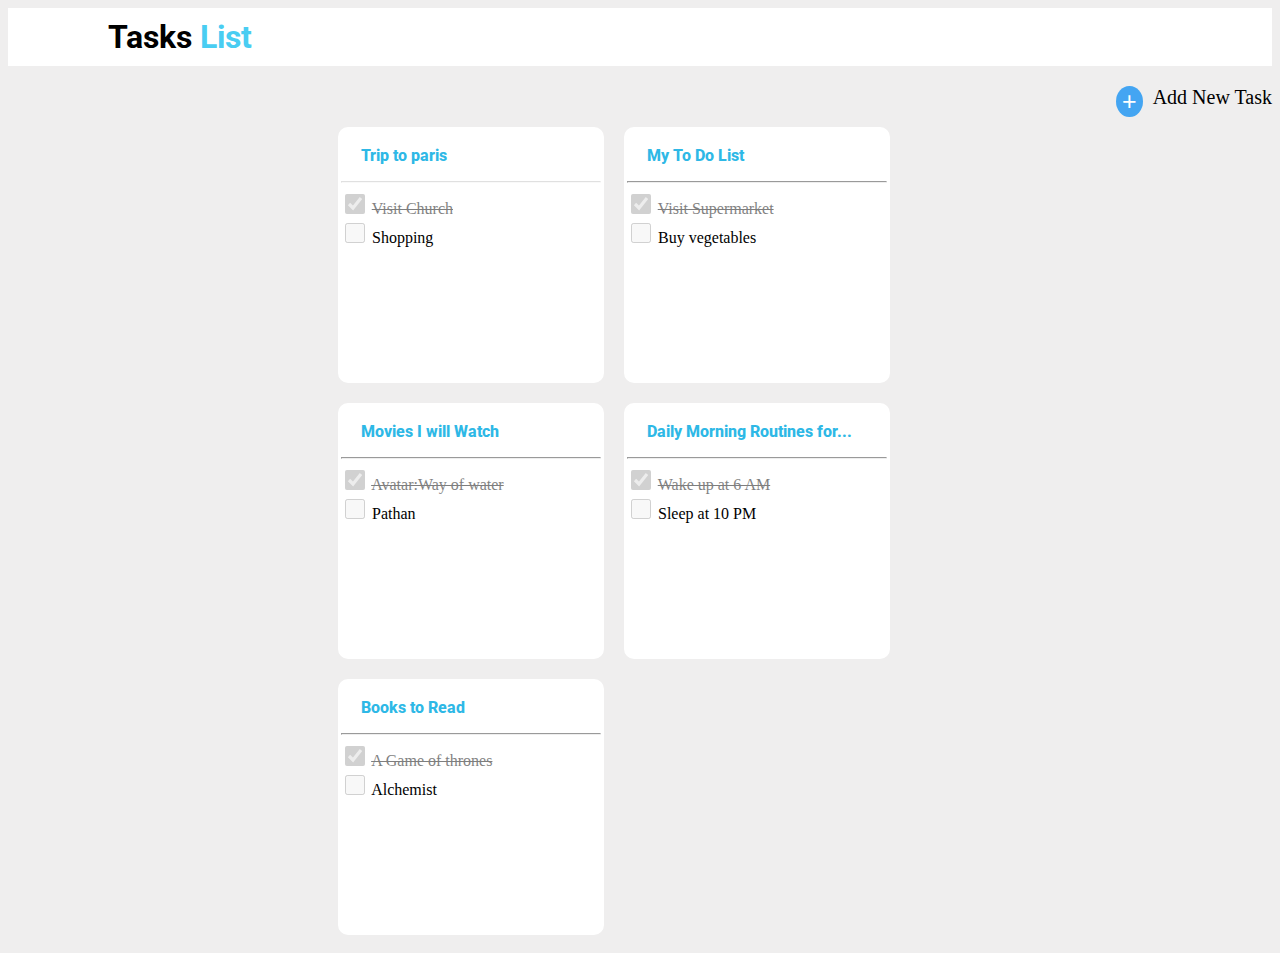
==== index.html @ e309d76e "first commit" ====
<!DOCTYPE html>
<html lang="en">
  <head>
    <meta charset="UTF-8" />
    <meta http-equiv="X-UA-Compatible" content="IE=edge" />
    <meta name="viewport" content="width=device-width, initial-scale=1.0" />
    <title>Task Page</title>
    <link rel="stylesheet" href="style.css" />
    <link rel="preconnect" href="https://fonts.googleapis.com" />
    <link rel="preconnect" href="https://fonts.gstatic.com" crossorigin />
    <link
      href="https://fonts.googleapis.com/css2?family=Aboreto&family=Roboto:ital,wght@0,300;0,400;0,700;0,900;1,300;1,700;1,900&display=swap"
      rel="stylesheet"
    />
  </head>
  <body>
    <div>
      <h1 class="head1">Tasks <span id="word1">List</span></h1>
    </div>
  

    <div>
      <nav class="add1">
        <div>
          <a class="link1" href="./index1.html" >
           <button class="button1">+</button></a>
        </div>
        <div><a class="link2" href="./index1.html">Add New Task</a></div>
      </nav>

      <div class="card-grp">
        <a href="./index2.html">
          <form class="card">
            <p class="para1">Trip to paris</p>
            <hr class="hori" />
            <input
              type="checkbox"
              value="Visit church"
              checked="checked"
              disabled
            />
            <label class="label1">Visit Church</label><br />
            <input type="checkbox" value="shopping" disabled/>
            <label class="label2">Shopping</label>
          </form>
        </a>

        <div>
          <form class="card">
            <p class="para1">My To Do List</p>
            <hr />
            <input
              type="checkbox"
              value="Visit church"
              checked="checked"
              disabled
            />
            <label class="label1">Visit Supermarket</label><br />
            <input type="checkbox" value="shopping" disabled />
            <label class="label2">Buy vegetables</label>
          </form>
        </div>

        <div>
          <form class="card">
            <p class="para1">Movies I will Watch</p>
            <hr />
            <input
              type="checkbox"
              value="Visit church"
              checked="checked"
              disabled
            />
            <label class="label1">Avatar:Way of water</label><br />
            <input type="checkbox" value="shopping" disabled />
            <label class="label2">Pathan</label>
          </form>
        </div>

        <div>
          <form class="card">
            <p class="para1">Daily Morning Routines for...</p>
            <hr />
            <input
              type="checkbox"
              value="Visit church"
              checked="checked"
              disabled
            />
            <label class="label1">Wake up at 6 AM</label><br />
            <input type="checkbox" value="shopping" disabled/>
            <label class="label2">Sleep at 10 PM</label>
          </form>
        </div>

        <div>
          <form class="card">
            <p class="para1">Books to Read</p>
            <hr />
            <input
              type="checkbox"
              value="Visit church"
              checked="checked"
              disabled
            />
            <label class="label1">A Game of thrones</label><br />
            <input type="checkbox" value="shopping" disabled/>
            <label class="label2">Alchemist</label>
          </form>
        </div>
      </div>
    </div>
  
  </body>
</html>
---- style.css ----
body{
    background-color: rgb(239, 238, 238);
}


.head1{
    background-color: white;
    padding: 10px 10px 10px 100px;
    margin: 0px;
    display: block;
    font-family: 'Aboreto', cursive;
    font-family: 'Roboto', sans-serif;
    font-size: 3 rem;
}

#word1{
    color: rgb(73, 205, 242);
}

.add1{
    display: flex;
    flex-wrap: wrap;
    justify-content: flex-end;
    margin-top: 20px;
    /* width: auto; */

}

a{
    text-decoration: none; 
    color: black;
}
.link1{
   
    display: block;
 
    text-align: end;
}
.link2{
    font-size: 20px;
    margin-left: 10px;
}

/* ul{
    list-style-type:none;
    margin-left: 475px;
    
}

li{
    display: inline-block;
} */

/* .add1{
    
    font-family: 'Roboto', sans-serif;
    display: inline-block;
    margin-left: 500px;
} */

.button1{
      border-radius: 50%;
      background-color:  #2196f3d4;
      border: none;
      color: white;
      font-size: 25px;
}

.button2{
        border-radius: 50%;
        background-color:  #2196f3d4;
        border: none;
        color: white;
        font-size: 25px;
  
}

.card-grp{
    display: flex;
    flex-flow: row wrap;
    margin: 0px 320px;
    flex-wrap: wrap;
}

.card{
    border: white solid;
    background-color: white;
    width: 260px;
    height: 250px;
    margin: 10px;
    border-radius: 10px;
    flex-basis: 285px;
}
.card:hover{
    box-shadow:0px 0px 2px 2px rgb(215, 206, 206);
}

.para1{
    color:  rgb(46 184 230);
    margin-left: 20px;
    
    font-family: 'Roboto', sans-serif;
    font-weight: 800;
}

.label1{
    text-decoration: line-through;
    opacity: 0.5;
}

.label2{
    line-height: 40px;
}

input{
  height: 20px;
  width: 20px;  
}

.filler{
    opacity: 0.5;
    
}

.newtask{
    display: flex;
    flex-flow:  wrap;
    position: absolute;
    top: 205px;
    left: 36%;
}

.posi{
    position: relative;
}

.card1{
    border: white solid;
    background-color: white;
    width: 415px;
    height: 180px;
    margin: 20px;
    border-radius: 10px;
    
}

#input1{
    width: 88%;
    height: 4vh;
    margin-top: 15px;
    margin-left: 15px;
    margin-right: 15px;
    background-color:  rgb(239, 238, 238);
    border-radius: 4px;
    padding-left: 15px;
    border: solid  rgb(239, 238, 238);
}

.span1{
    background-color: #2196f3d4;
    border-radius: 4px;
    padding:5px 25px 5px;
    position: absolute;
    top: 21vh;
    right: 3vw;
}

.para2{
    margin-left: 20px;
    font-family: 'Roboto', sans-serif;
    font-weight: 500;
    margin-bottom: auto;
    
}

.back1{
    font-size: 20px;
    border-radius: 50%;
    color: white;
    background-color: #453d3d;
    width: 35px;
    height: 35px;
}

.list1{
    /* position: relative;
    left: -240px; */
    display: inline-block;
    margin-left: 285px;
}

.list2{
    /* position: relative;
    
    top: 60px; */
    
    display: inline-block;
    margin-left: 150px;
}

.newcard{
    
    background-color: white;
    width: 400px;
    height: 250px;
    border-radius: 10px;
    margin-top: 30px;
    /* position: relative;
    top: 40px;
    left: 400px; */
}

.newpara1{
    color:  rgb(46 184 230);
    text-align: center;
    font-size: 20px;    
    font-family: 'Roboto', sans-serif;
    font-weight: 800;
}


.newlabel1{
    text-decoration: line-through;
    opacity: 0.5;
    line-height: 50px;
}

.newlabel2{
    line-height: 60px;
}

.input2{
    margin-left: 25px;
}

.card2{
    border: white solid;
    background-color: white;
    width: 400px;
    height: 180px;
    border-radius: 10px;
    position: relative;
}

.lastinput{
    width: 365px;
    height: 27px;
    margin-top: 15px;
    margin-left: 15px;
    margin-right: 15px;
    background-color:  rgb(239, 238, 238);
    border-radius: 4px;
    border: solid  rgb(239, 238, 238);
}

.span2{
    background-color: #2196f3d4;
    border-radius: 4px;
    padding:5px 25px 5px;
    position: relative;
    top: 20px;
    left: 263px;
    
}

.distance{
    margin-top: 15px;
   
}

/* .parent{
    border: 2px solid;
    width: 900px;
    height: 600px;
    margin: 100px;
    position: relative;
} */

.card-grp1{
    display: flex;
    flex-flow: column;
    margin: 0px 36%;
}


.hori{
    opacity: 0.3;
}


.close{
    display: inline;
    position: relative;
    top: -35px;
    left: 375px;
    font-size: xx-large;
    opacity: 0.5;
    font-weight: 600;
}

.line{
    margin-bottom: -22px;
}

.close1{
    display: inline;
    position: relative;
    top: -35px;
    left: 375px;
    font-size: xx-large;
    opacity: 0.5;
    font-weight: 600;
}

.line1{
    margin-bottom: -22px;
}

.next1{
    float: right;
}



/**For first page**/
 

    @media only screen and (max-width:545px) {
        body{
            font-size: large;
        }

        .head1{
            padding-left: 10px;
            font-size: 3rem;
        }

        .add1{
            display: flex;
            justify-content: center;
        }

        .button1{
            font-size: 2rem;
        }

        
        .link2{
            display: none;
        }
        .card-grp{
            display: flex;
            justify-content: center;
            /*align-items: center;
            align-content: center; */
            margin: 0px
        }

        .card{
            width: 93vw;
            height: 45vh;
            font-size: 1.7rem;
           
        }

        .card1{
            position: absolute;
            left: -68vw;
            width: 95vw;
        
        }
        .newcard{
            width: 95vw;
        }
        .span1{
            width: 25%;
            position: absolute;
            top: 16vh;

        }
        .close{
            position: relative;
            /* right: -41vw; */
            left: 87vw;
        }
        .card-grp1{
            width: 98vw;
            margin: 0;
        }
        .link4{
            display: none;
        }
        .button2{
            font-size: 2rem;
            position: relative;
            right: 40vw;
        }
        .card2{
            position: absolute;
            left: -64vw;
        }
        .newtask{
            position: absolute;
            top: 205px;
            left: 65%;
        }



        }
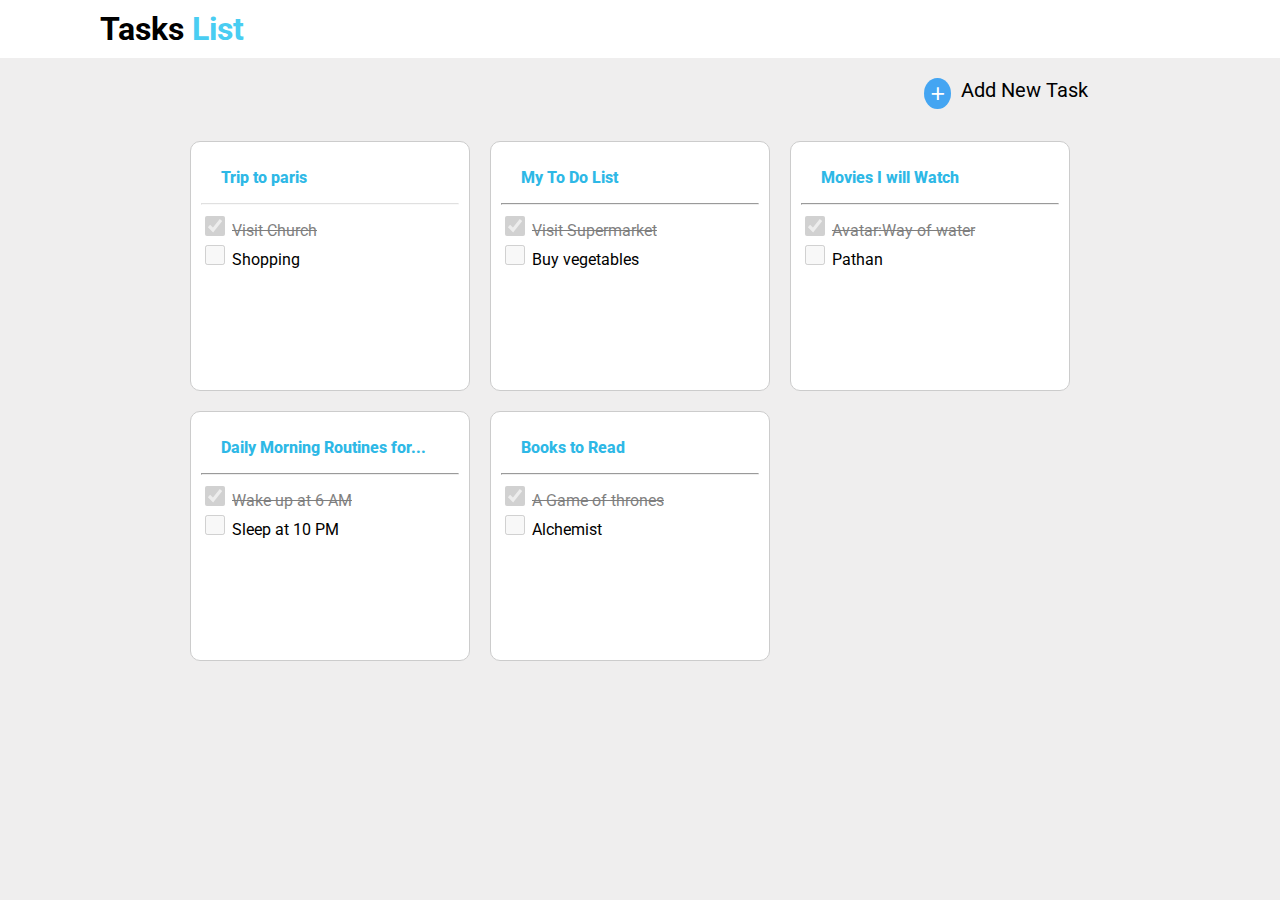
==== commit ca9a0667: "removed margin" ====
--- a/index.html
+++ b/index.html
@@ -1,3 +1,7 @@
+
+
+
+
 <!DOCTYPE html>
 <html lang="en">
   <head>
@@ -20,6 +24,7 @@
   
 
     <div>
+      <div class="add-cntnr">
       <nav class="add1">
         <div>
           <a class="link1" href="./index1.html" >
@@ -27,10 +32,13 @@
         </div>
         <div><a class="link2" href="./index1.html">Add New Task</a></div>
       </nav>
+    </div>
 
       <div class="card-grp">
-        <a href="./index2.html">
+      <div class="sub-cntnr">
+       
           <form class="card">
+            <a href="./index2.html">
             <p class="para1">Trip to paris</p>
             <hr class="hori" />
             <input
@@ -42,10 +50,11 @@
             <label class="label1">Visit Church</label><br />
             <input type="checkbox" value="shopping" disabled/>
             <label class="label2">Shopping</label>
+          </a>
           </form>
-        </a>
+      
 
-        <div>
+    
           <form class="card">
             <p class="para1">My To Do List</p>
             <hr />
@@ -59,9 +68,8 @@
             <input type="checkbox" value="shopping" disabled />
             <label class="label2">Buy vegetables</label>
           </form>
-        </div>
 
-        <div>
+
           <form class="card">
             <p class="para1">Movies I will Watch</p>
             <hr />
@@ -75,9 +83,7 @@
             <input type="checkbox" value="shopping" disabled />
             <label class="label2">Pathan</label>
           </form>
-        </div>
-
-        <div>
+        
           <form class="card">
             <p class="para1">Daily Morning Routines for...</p>
             <hr />
@@ -91,9 +97,7 @@
             <input type="checkbox" value="shopping" disabled/>
             <label class="label2">Sleep at 10 PM</label>
           </form>
-        </div>
-
-        <div>
+       
           <form class="card">
             <p class="para1">Books to Read</p>
             <hr />
@@ -107,9 +111,11 @@
             <input type="checkbox" value="shopping" disabled/>
             <label class="label2">Alchemist</label>
           </form>
-        </div>
+        
       </div>
+    </div>
     </div>
   
   </body>
 </html>
+
--- a/style.css
+++ b/style.css
@@ -1,7 +1,12 @@
-body{
+
+
+body {
+    font-family: 'Roboto', sans-serif;
+    margin: 0;
+    padding: 0;
     background-color: rgb(239, 238, 238);
-}
-
+   
+}
 
 .head1{
     background-color: white;
@@ -17,19 +22,19 @@
     color: rgb(73, 205, 242);
 }
 
+
 .add1{
     display: flex;
     flex-wrap: wrap;
     justify-content: flex-end;
+    width: 70%;
     margin-top: 20px;
-    /* width: auto; */
-
 }
 
 a{
     text-decoration: none; 
-    color: black;
-}
+}
+
 .link1{
    
     display: block;
@@ -39,61 +44,58 @@
 .link2{
     font-size: 20px;
     margin-left: 10px;
-}
-
-/* ul{
-    list-style-type:none;
-    margin-left: 475px;
-    
-}
-
-li{
-    display: inline-block;
-} */
-
-/* .add1{
-    
-    font-family: 'Roboto', sans-serif;
-    display: inline-block;
-    margin-left: 500px;
-} */
+    color: black;
+}
 
 .button1{
+    border-radius: 50%;
+    background-color:  #2196f3d4;
+    border: none;
+    color: white;
+    font-size: 25px;
+}
+
+.button2{
       border-radius: 50%;
       background-color:  #2196f3d4;
       border: none;
       color: white;
       font-size: 25px;
-}
-
-.button2{
-        border-radius: 50%;
-        background-color:  #2196f3d4;
-        border: none;
-        color: white;
-        font-size: 25px;
-  
-}
-
-.card-grp{
-    display: flex;
-    flex-flow: row wrap;
-    margin: 0px 320px;
+
+}
+
+.card-grp {
+    display: flex;
     flex-wrap: wrap;
-}
-
-.card{
-    border: white solid;
+    justify-content: center;
+    gap: 20px;
+    padding-bottom: 2rem;
+}
+
+.sub-cntnr {
+    display: flex;
+    flex-wrap: wrap;
+    max-width: 900px;
+    gap: 20px;
+}
+
+.card {
+    border: 1px solid #ccc;
+    padding: 10px;
+    width: calc(33.33% - 20px); 
+    box-sizing: border-box;
     background-color: white;
-    width: 260px;
     height: 250px;
-    margin: 10px;
     border-radius: 10px;
-    flex-basis: 285px;
-}
-.card:hover{
-    box-shadow:0px 0px 2px 2px rgb(215, 206, 206);
-}
+}
+
+
+
+.card a {
+    text-decoration: none;
+    color: inherit;
+}
+
 
 .para1{
     color:  rgb(46 184 230);
@@ -302,6 +304,12 @@
     margin-bottom: -22px;
 }
 
+.add-cntnr {
+    display: flex;
+    justify-content: center;
+    padding-bottom: 2rem;
+}
+
 .close1{
     display: inline;
     position: relative;
@@ -318,7 +326,14 @@
 
 .next1{
     float: right;
-}
+    padding-right: 10%;
+}
+
+
+.back {
+    padding-left: 10%;
+}
+
 
 
 
@@ -365,17 +380,26 @@
 
         .card1{
             position: absolute;
-            left: -68vw;
+            /* left: -68vw; */
             width: 95vw;
+            margin: 0;
         
         }
         .newcard{
             width: 95vw;
         }
         .span1{
-            width: 25%;
-            position: absolute;
-            top: 16vh;
+              /* width: 25%; */
+    position: absolute;
+    /* bottom: 10px; */
+    top: 19vh;
+    display: inline-block;
+    /* height: 40px; */
+    right: 20px;
+    padding: 0;
+    height: 26px;
+    box-sizing: border-box;
+    padding: 2px 10px;
 
         }
         .close{
@@ -386,6 +410,8 @@
         .card-grp1{
             width: 98vw;
             margin: 0;
+            /* justify-content: center; */
+            align-items: center;
         }
         .link4{
             display: none;
@@ -396,18 +422,37 @@
             right: 40vw;
         }
         .card2{
-            position: absolute;
-            left: -64vw;
+            width: 96vw;
         }
         .newtask{
-            position: absolute;
-            top: 205px;
-            left: 65%;
-        }
-
-
-
-        }
-    
-    
-    
+            left: 1%;
+        }
+
+        .line1 {
+        width: 90vw;
+        display: flex;
+        height: 3rem;
+        justify-content: space-between;
+        align-items: center;
+        margin-bottom: 0;
+    }
+
+    .close1 {
+    position: static;
+}
+.lastinput {
+    width: 88%;
+    }
+
+    .span2 {
+    left: 56%;
+    /* top: 10px; */
+}
+
+.sub-cntnr {
+    justify-content: center;
+    }
+        }
+    
+    
+    
